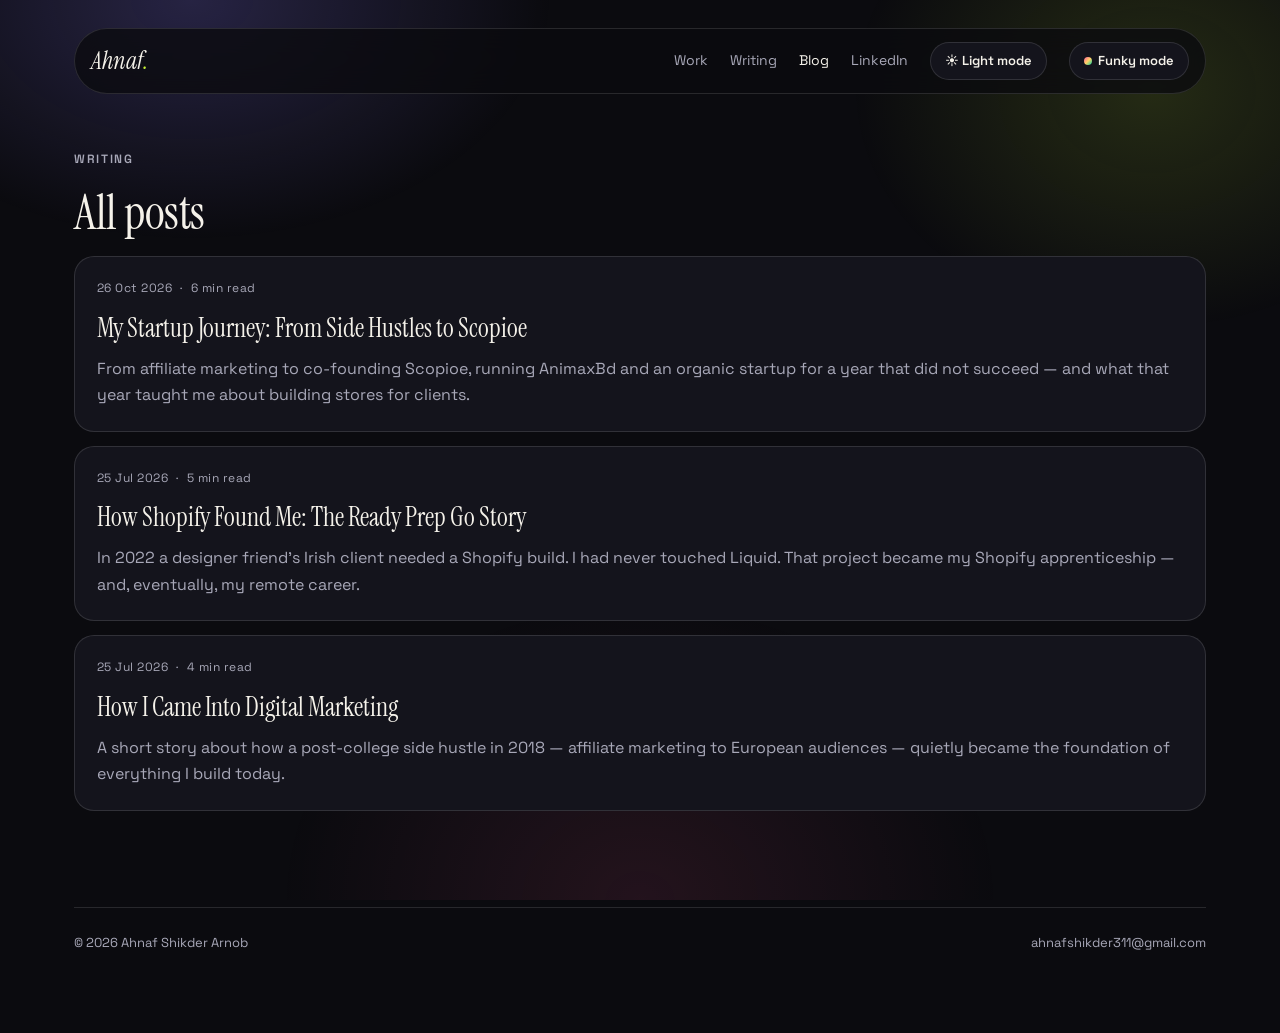
==== blog.html @ 49547af1 "first commit" ====
<!doctype html>
<html lang="en" data-theme="dark">
<head>
<meta charset="utf-8" />
<meta name="viewport" content="width=device-width, initial-scale=1" />
<title>Writing — Ahnaf Shikder Arnob</title>
<meta name="description" content="Notes on Shopify, front-end development, and how a marketing background became a builder's career." />
<link rel="preconnect" href="https://fonts.googleapis.com" />
<link rel="preconnect" href="https://fonts.gstatic.com" crossorigin />
<link href="https://fonts.googleapis.com/css2?family=Instrument+Serif&family=Inter:wght@400;500;600;700&family=Bungee&family=Space+Grotesk:wght@400;600;700&family=VT323&display=swap" rel="stylesheet" />
<link rel="stylesheet" href="styles.css" />
</head>
<body>
<div class="ambient" aria-hidden="true"></div>
<div class="progress" id="progress" aria-hidden="true"></div>
<main class="page">
  <header class="site-header">
    <a href="./" class="brand">Ahnaf<span class="brand-dot">.</span></a>
    <nav aria-label="Primary">
      <a href="index.html#work">Work</a>
      <a href="index.html#writing">Writing</a>
      <a href="blog.html" class="nav-active">Blog</a>
      <a href="https://www.linkedin.com/in/ahnaf-shikder-arnob-941624238/" target="_blank" rel="noreferrer">LinkedIn</a>
      <button type="button" class="theme-btn" id="theme-btn">☀️ Light mode</button>
      <span data-funky-mount></span>
    </nav>
  </header>
  <section class="section" style="padding-top:56px">
    <p class="eyebrow">Writing</p>
    <h1 class="section-title">All posts</h1>
    <ul class="post-list">
      <li><a class="post-link" href="post-my-startup-journey.html"><div class="post-meta"><time datetime="2026-10-26">26 Oct 2026</time><span>·</span><span>6 min read</span></div><h3>My Startup Journey: From Side Hustles to Scopioe</h3><p>From affiliate marketing to co-founding Scopioe, running AnimaxBd and an organic startup for a year that did not succeed — and what that year taught me about building stores for clients.</p></a></li>
      <li><a class="post-link" href="post-how-shopify-found-me.html"><div class="post-meta"><time datetime="2026-07-25">25 Jul 2026</time><span>·</span><span>5 min read</span></div><h3>How Shopify Found Me: The Ready Prep Go Story</h3><p>In 2022 a designer friend's Irish client needed a Shopify build. I had never touched Liquid. That project became my Shopify apprenticeship — and, eventually, my remote career.</p></a></li>
      <li><a class="post-link" href="post-how-i-came-into-digital-marketing.html"><div class="post-meta"><time datetime="2026-07-25">25 Jul 2026</time><span>·</span><span>4 min read</span></div><h3>How I Came Into Digital Marketing</h3><p>A short story about how a post-college side hustle in 2018 — affiliate marketing to European audiences — quietly became the foundation of everything I build today.</p></a></li>
    </ul>
  </section>
  <footer class="site-footer"><span>© <span id="year"></span> Ahnaf Shikder Arnob</span><span><a href="mailto:ahnafshikder311@gmail.com">ahnafshikder311@gmail.com</a></span></footer>
</main>
<div class="toast" id="toast" role="status"></div>
<button type="button" class="backtop" id="backtop" aria-label="Back to top">↑</button>
<script src="script.js"></script>
</body>
</html>
---- styles.css ----
/* Ahnaf Shikder Arnob — Portfolio 2027
   Dark-first, bento, glass, big type. Light + Funky modes kept.
   No build step. Open index.html and it works. */
:root{
  --bg:#0b0b0f; --surface:#14141c; --surface2:#1c1c28; --ink:#f5f2ea; --muted:#a8a8b8;
  --rule:rgba(255,255,255,.12); --accent:#c6f135; --accent2:#8b7cff; --pink:#ff5b9a;
  --serif:'Instrument Serif',Georgia,serif; --sans:'Space Grotesk','Inter',system-ui,sans-serif;
  --radius:20px; --shadow:0 24px 60px -24px rgba(0,0,0,.7);
}
html[data-theme="light"]{
  --bg:#fafaf8; --surface:#ffffff; --surface2:#f1efe9; --ink:#0a0a0a; --muted:#6b6b6b;
  --rule:#e6e4de; --accent:#2563eb; --accent2:#7c3aed; --shadow:0 24px 60px -30px rgba(0,0,0,.25);
}
*{box-sizing:border-box}
html{scroll-behavior:smooth}
html,body{background:var(--bg);color:var(--ink);margin:0;overflow-x:hidden}
body{font-family:var(--sans);font-size:16px;line-height:1.65;-webkit-font-smoothing:antialiased;transition:background .3s,color .3s}
a{color:inherit;text-decoration:none}
img{max-width:100%}
::selection{background:var(--accent);color:#0b0b0f}
.page{max-width:1180px;margin:0 auto;padding:28px 24px 80px;position:relative;z-index:1}

/* Ambient glow + cursor glow */
.ambient{position:fixed;inset:0;z-index:0;pointer-events:none;background:
  radial-gradient(600px 400px at 15% 0%,rgba(139,124,255,.22),transparent 60%),
  radial-gradient(500px 400px at 90% 10%,rgba(198,241,53,.14),transparent 60%),
  radial-gradient(600px 500px at 50% 100%,rgba(255,91,154,.10),transparent 60%)}
.cursor-glow{position:fixed;width:420px;height:420px;border-radius:50%;pointer-events:none;z-index:0;
  background:radial-gradient(circle,rgba(198,241,53,.12),transparent 65%);transform:translate(-50%,-50%);opacity:0;transition:opacity .3s}
@media(pointer:fine){.cursor-glow{opacity:1}}
.progress{position:fixed;top:0;left:0;height:3px;background:linear-gradient(90deg,var(--accent),var(--accent2));width:0;z-index:100}

/* Header */
.site-header{position:sticky;top:14px;z-index:50;display:flex;align-items:center;justify-content:space-between;gap:16px;
  padding:12px 16px;border:1px solid var(--rule);border-radius:999px;background:color-mix(in srgb,var(--bg) 78%,transparent);backdrop-filter:blur(14px)}
.brand{font-family:var(--serif);font-style:italic;font-size:24px}
.brand-dot{color:var(--accent)}
.site-header nav{display:flex;gap:22px;align-items:center;font-size:14px;color:var(--muted);flex-wrap:wrap}
.site-header nav a:hover,.site-header nav a.nav-active{color:var(--ink)}
.theme-btn,.funky-btn{font:inherit;font-size:13px;font-weight:600;padding:7px 14px;border-radius:999px;border:1px solid var(--rule);background:var(--surface);color:var(--ink);cursor:pointer}
.theme-btn:hover,.funky-btn:hover{border-color:var(--accent)}
.funky-btn-dot{display:inline-block;width:8px;height:8px;border-radius:50%;background:linear-gradient(135deg,#ff5b9a,#ffd166,#06d6a0);margin-right:6px}

/* Hero */
.hero{padding:72px 0 32px}
.hero-grid{display:grid;grid-template-columns:1.25fr .75fr;gap:48px;align-items:center}
.eyebrow{text-transform:uppercase;letter-spacing:.14em;font-size:12px;color:var(--muted);font-weight:600;margin:0 0 18px}
.hero-name{font-family:var(--serif);font-weight:400;font-size:clamp(52px,8vw,96px);line-height:.95;letter-spacing:-.02em;margin:0 0 24px}
.hero-name em{font-style:italic;color:var(--accent)}
.lede{font-size:18px;line-height:1.7;margin:0 0 18px;color:var(--ink);opacity:.92}
.lede a{color:var(--accent);border-bottom:1px solid color-mix(in srgb,var(--accent) 40%,transparent)}
.hero-cta{display:flex;gap:12px;margin-top:28px;flex-wrap:wrap}
.btn{display:inline-flex;align-items:center;gap:8px;padding:13px 22px;border-radius:999px;font-size:14px;font-weight:600;border:1px solid transparent;cursor:pointer;transition:transform .2s,box-shadow .2s}
.btn-primary{background:var(--accent);color:#0b0b0f}
.btn-primary:hover{transform:translateY(-2px);box-shadow:0 16px 30px -16px rgba(198,241,53,.6)}
html[data-theme="light"] .btn-primary{background:#0a0a0a;color:#fafaf8}
.btn-ghost{border-color:var(--rule);color:var(--ink);background:var(--surface)}
.btn-ghost:hover{border-color:var(--ink)}
.hero-portrait{display:flex;flex-direction:column;align-items:center;gap:16px}
.portrait-frame{position:relative;width:100%;max-width:340px;aspect-ratio:4/4.8;border-radius:24px;overflow:hidden;border:1px solid var(--rule);box-shadow:var(--shadow);transform:rotate(1.5deg);transition:transform .4s}
.portrait-frame:hover{transform:rotate(0) scale(1.02)}
.portrait-frame img{width:100%;height:100%;object-fit:cover;position:absolute;inset:0}
.portrait-funky{display:none}
html.funky .portrait-quiet{display:none}
html.funky .portrait-funky{display:block}
.portrait-badge{display:inline-flex;align-items:center;gap:8px;font-size:13px;color:var(--muted);background:var(--surface);padding:8px 14px;border-radius:999px;border:1px solid var(--rule)}
.portrait-badge .dot{width:8px;height:8px;border-radius:50%;background:#10b981;animation:pulse 2s infinite}
@keyframes pulse{0%{box-shadow:0 0 0 0 rgba(16,185,129,.5)}70%{box-shadow:0 0 0 8px rgba(16,185,129,0)}100%{box-shadow:0 0 0 0 rgba(16,185,129,0)}}
.clocks{display:flex;gap:10px;flex-wrap:wrap;margin-top:22px}
.clock{font-size:12px;color:var(--muted);border:1px solid var(--rule);border-radius:999px;padding:6px 12px;background:var(--surface)}
.clock b{color:var(--ink)}

/* Stats bento */
.stats{list-style:none;padding:0;margin:48px 0 0;display:grid;grid-template-columns:repeat(4,1fr);gap:14px}
.stats li{padding:22px;border:1px solid var(--rule);border-radius:var(--radius);background:var(--surface)}
.stats li:nth-child(2){background:linear-gradient(135deg,var(--accent2),#5b4bd6);color:#fff}
.stats li:nth-child(2) .stat-v{color:rgba(255,255,255,.85)}
.stat-k{font-family:var(--serif);font-size:36px;line-height:1}
.stat-v{font-size:12px;color:var(--muted);letter-spacing:.05em;text-transform:uppercase;display:block;margin-top:8px}

/* Marquee */
.marquee{margin:48px -24px;overflow:hidden;-webkit-mask-image:linear-gradient(90deg,transparent,#000 10%,#000 90%,transparent);mask-image:linear-gradient(90deg,transparent,#000 10%,#000 90%,transparent)}
.marquee-track{display:flex;gap:10px;width:max-content;animation:scroll 38s linear infinite}
.marquee:hover .marquee-track{animation-play-state:paused}
.chip{white-space:nowrap;padding:8px 16px;border:1px solid var(--rule);border-radius:999px;font-size:13px;color:var(--muted);background:var(--surface);cursor:pointer}
.chip:hover{color:var(--ink);border-color:var(--accent)}
@keyframes scroll{from{transform:translateX(0)}to{transform:translateX(-50%)}}

/* Reveal */
.reveal{opacity:0;transform:translateY(22px);transition:opacity .7s ease,transform .7s ease}
.reveal.in{opacity:1;transform:none}
@media(prefers-reduced-motion:reduce){.reveal{opacity:1;transform:none;transition:none}.marquee-track{animation:none}html{scroll-behavior:auto}}

/* Sections */
.section{padding:72px 0 16px}
.section-title{font-family:var(--serif);font-weight:400;font-size:clamp(32px,4.5vw,48px);line-height:1.1;margin:0 0 16px;letter-spacing:-.01em}
.section-lede{color:var(--muted);font-size:16px;margin:0 0 28px;max-width:680px}
.list{list-style:none;padding:0;margin:0;display:grid;grid-template-columns:1fr 1fr;gap:14px}
.list li{padding:22px;border:1px solid var(--rule);border-radius:var(--radius);background:var(--surface)}
.list li strong{display:block;margin-bottom:6px}
.jobs{list-style:none;padding:0;margin:0;display:grid;gap:14px}
.jobs li{padding:22px;border:1px solid var(--rule);border-radius:var(--radius);background:var(--surface)}
.job-head{display:flex;justify-content:space-between;gap:12px;flex-wrap:wrap}
.job-name{font-weight:700;font-size:17px}
.job-meta{font-size:13px;color:var(--muted)}
.job-role{font-size:14px;color:var(--muted);margin:4px 0 10px}
.jobs p{margin:0}

/* Projects */
.filters{display:flex;gap:10px;flex-wrap:wrap;align-items:center;margin-bottom:24px}
.filter-btn{font:inherit;font-size:13px;font-weight:600;padding:8px 16px;border-radius:999px;border:1px solid var(--rule);background:var(--surface);color:var(--ink);cursor:pointer}
.filter-btn.active{background:var(--accent);color:#0b0b0f;border-color:var(--accent)}
.search{margin-left:auto;padding:10px 16px;border-radius:999px;border:1px solid var(--rule);background:var(--surface);color:var(--ink);min-width:220px;font:inherit;font-size:14px}
.projects{list-style:none;padding:0;margin:0;display:grid;grid-template-columns:1fr 1fr;gap:20px}
.project{border:1px solid var(--rule);border-radius:var(--radius);background:var(--surface);overflow:hidden;display:flex;flex-direction:column;transition:transform .25s,border-color .25s}
.project:hover{transform:translateY(-4px);border-color:var(--accent)}
.project-banner{position:relative;display:block;overflow:hidden;aspect-ratio:16/9;background:#222}
.project-banner img{width:100%;height:100%;object-fit:cover;transition:transform .5s}
.project:hover .project-banner img{transform:scale(1.04)}
.project-visit{position:absolute;left:12px;bottom:12px;background:var(--ink);color:var(--bg);padding:6px 12px;border-radius:999px;font-size:12px;font-weight:600;opacity:0;transform:translateY(4px);transition:all .25s}
.project:hover .project-visit{opacity:1;transform:translateY(0)}
.project-body{padding:20px}
.project-head{display:flex;align-items:baseline;gap:10px;flex-wrap:wrap;margin-bottom:6px}
.project-n{font-family:var(--serif);font-style:italic;color:var(--muted)}
.project-head h3{margin:0;font-size:19px}
.project-kind{margin-left:auto;font-size:11px;letter-spacing:.12em;text-transform:uppercase;color:var(--muted);border:1px solid var(--rule);padding:3px 8px;border-radius:999px}
.project-body p{margin:0;color:var(--muted)}
.project-actions{padding:0 20px 20px;display:flex;gap:10px}
.mini-btn{font-size:13px;font-weight:600;padding:8px 14px;border-radius:999px;border:1px solid var(--rule);background:transparent;color:var(--ink);cursor:pointer}
.mini-btn:hover{border-color:var(--accent)}
.empty{color:var(--muted);grid-column:1/-1;text-align:center;padding:32px;border:1px dashed var(--rule);border-radius:var(--radius)}

/* Modal */
.modal{position:fixed;inset:0;z-index:200;background:rgba(0,0,0,.7);backdrop-filter:blur(6px);display:none;align-items:center;justify-content:center;padding:20px}
.modal.open{display:flex}
.modal-box{max-width:720px;width:100%;background:var(--surface);border:1px solid var(--rule);border-radius:24px;overflow:hidden;box-shadow:var(--shadow)}
.modal-box img{width:100%;aspect-ratio:16/9;object-fit:cover;display:block}
.modal-body{padding:24px}
.modal-body h3{margin:0 0 8px;font-size:26px;font-family:var(--serif);font-weight:400}
.modal-body p{color:var(--muted)}
.modal-close{float:right;font-size:22px;background:none;border:1px solid var(--rule);color:var(--ink);border-radius:50%;width:38px;height:38px;cursor:pointer}

/* Early, posts, FAQ, contact */
.early-list{list-style:none;padding:0;margin:0;display:flex;flex-wrap:wrap;gap:10px}
.early-list a{color:var(--ink);font-size:14px;border:1px solid var(--rule);border-radius:999px;padding:8px 14px;background:var(--surface)}
.early-list a:hover{border-color:var(--accent)}
.post-list{list-style:none;padding:0;margin:0;display:grid;gap:14px}
.post-link{display:block;padding:22px;border:1px solid var(--rule);border-radius:var(--radius);background:var(--surface)}
.post-link:hover{border-color:var(--accent)}
.post-meta{font-size:12px;color:var(--muted);display:flex;gap:8px;letter-spacing:.04em}
.post-link h3{font-family:var(--serif);font-weight:400;font-size:26px;margin:8px 0 6px}
.post-link p{margin:0;color:var(--muted)}
.more{margin-top:24px}
.more a{color:var(--accent);font-weight:600}
.faq{display:grid;gap:12px}
.faq-item{border:1px solid var(--rule);border-radius:var(--radius);background:var(--surface);overflow:hidden}
.faq-item button{width:100%;text-align:left;font:inherit;font-weight:600;font-size:16px;padding:18px 20px;background:none;border:0;color:var(--ink);cursor:pointer;display:flex;justify-content:space-between;gap:12px}
.faq-item dd{margin:0;padding:0 20px 18px;color:var(--muted);display:none}
.faq-item.open dd{display:block}
.contact-list{list-style:none;padding:0;margin:0;display:grid;gap:12px}
.contact-list li{display:flex;gap:20px;align-items:center;padding:16px 0;border-top:1px solid var(--rule);flex-wrap:wrap}
.contact-list li:first-child{border-top:0}
.contact-key{min-width:90px;font-size:12px;letter-spacing:.12em;text-transform:uppercase;color:var(--muted)}
.contact-list a{border-bottom:1px solid var(--rule)}
.contact-list a:hover{border-bottom-color:var(--accent)}
.copy-btn{font-size:12px;padding:6px 12px;border-radius:999px;border:1px solid var(--rule);background:var(--surface);color:var(--ink);cursor:pointer}
.quote{margin:56px 0;padding:36px;border:1px solid var(--rule);border-radius:24px;background:var(--surface);text-align:center}
.quote blockquote{font-family:var(--serif);font-style:italic;font-size:clamp(22px,3.4vw,30px);line-height:1.35;margin:0 0 12px}
.quote figcaption{font-size:13px;color:var(--muted)}
.quote-funky{display:none}
html.funky .quote-quiet{display:none}
html.funky .quote-funky{display:block}
.site-footer{margin-top:80px;padding-top:24px;border-top:1px solid var(--rule);display:flex;justify-content:space-between;gap:12px;flex-wrap:wrap;font-size:13px;color:var(--muted)}
.toast{position:fixed;bottom:24px;left:50%;transform:translateX(-50%) translateY(20px);background:var(--ink);color:var(--bg);padding:12px 20px;border-radius:999px;font-size:14px;font-weight:600;opacity:0;pointer-events:none;transition:all .3s;z-index:300}
.toast.show{opacity:1;transform:translateX(-50%) translateY(0)}
.backtop{position:fixed;right:20px;bottom:20px;width:48px;height:48px;border-radius:50%;border:1px solid var(--rule);background:var(--surface);color:var(--ink);font-size:20px;cursor:pointer;z-index:100;display:none}
.backtop.show{display:block}

/* Article */
.article{max-width:760px;margin:0 auto}
.article-title{font-family:var(--serif);font-weight:400;font-size:clamp(36px,5vw,56px);line-height:1.05;margin:12px 0 20px}
.article-desc{color:var(--muted);font-size:19px;margin:0 0 20px}
.article-body h2{font-family:var(--serif);font-weight:400;font-size:28px;margin:40px 0 12px}
.article-body p{font-size:17px;line-height:1.75;margin:0 0 18px}
.article-body blockquote{font-family:var(--serif);font-style:italic;font-size:23px;line-height:1.4;margin:32px 0;padding-left:20px;border-left:3px solid var(--accent)}
.article-body a{color:var(--accent);border-bottom:1px solid color-mix(in srgb,var(--accent) 40%,transparent)}
.tags{display:flex;flex-wrap:wrap;gap:6px;margin-top:16px}
.tag{font-size:11px;letter-spacing:.12em;text-transform:uppercase;color:var(--muted);border:1px solid var(--rule);padding:3px 8px;border-radius:999px}

@media(max-width:820px){
  .hero-grid{grid-template-columns:1fr;gap:28px}
  .stats{grid-template-columns:repeat(2,1fr)}
  .projects,.list{grid-template-columns:1fr}
  .site-header{border-radius:24px;flex-wrap:wrap}
  .site-header nav{gap:14px}
  .search{margin-left:0;width:100%}
  .portrait-frame{max-width:240px}
}

/* Funky mode — kept from your original, adapted to the new theme */
html.funky{--bg:#f4ead5;--surface:#fff8e7;--ink:#1a1a2e;--muted:#6b4f3b;--rule:#d4b483;--accent:#ff2e93;--accent2:#06d6a0}
html.funky .brand{font-family:'Bungee',serif;font-style:normal;font-size:20px;text-transform:uppercase;background:linear-gradient(90deg,#ff2e93,#ffd166,#06d6a0);-webkit-background-clip:text;background-clip:text;-webkit-text-fill-color:transparent}
html.funky .hero-name{font-family:'Bungee',serif;text-transform:uppercase;line-height:.95;text-shadow:4px 4px 0 #ff2e93,8px 8px 0 #ffd166}
html.funky .btn-primary{background:#ff2e93;color:#fff;border:2px solid #1a1a2e;box-shadow:4px 4px 0 #1a1a2e}
html.funky .portrait-frame{border:3px solid #1a1a2e;border-radius:0;box-shadow:8px 8px 0 #ff2e93,16px 16px 0 #ffd166}
@keyframes funky-yoyo{0%,100%{transform:translateY(0)}25%{transform:translateY(-8px) rotate(-2deg)}75%{transform:translateY(6px) rotate(2deg)}}
html.funky .funky-yoyo{animation:funky-yoyo 2.2s ease-in-out infinite}
@keyframes funky-sprinkle{0%{transform:translate(-50%,-50%) rotate(0) scale(1);opacity:1}100%{transform:translate(calc(-50% + var(--dx)),calc(-50% + var(--dy))) rotate(var(--rot)) scale(.6);opacity:0}}
.funky-sprinkle{position:fixed;pointer-events:none;font-size:22px;z-index:9999;animation:funky-sprinkle 1s cubic-bezier(.2,.7,.4,1) forwards}
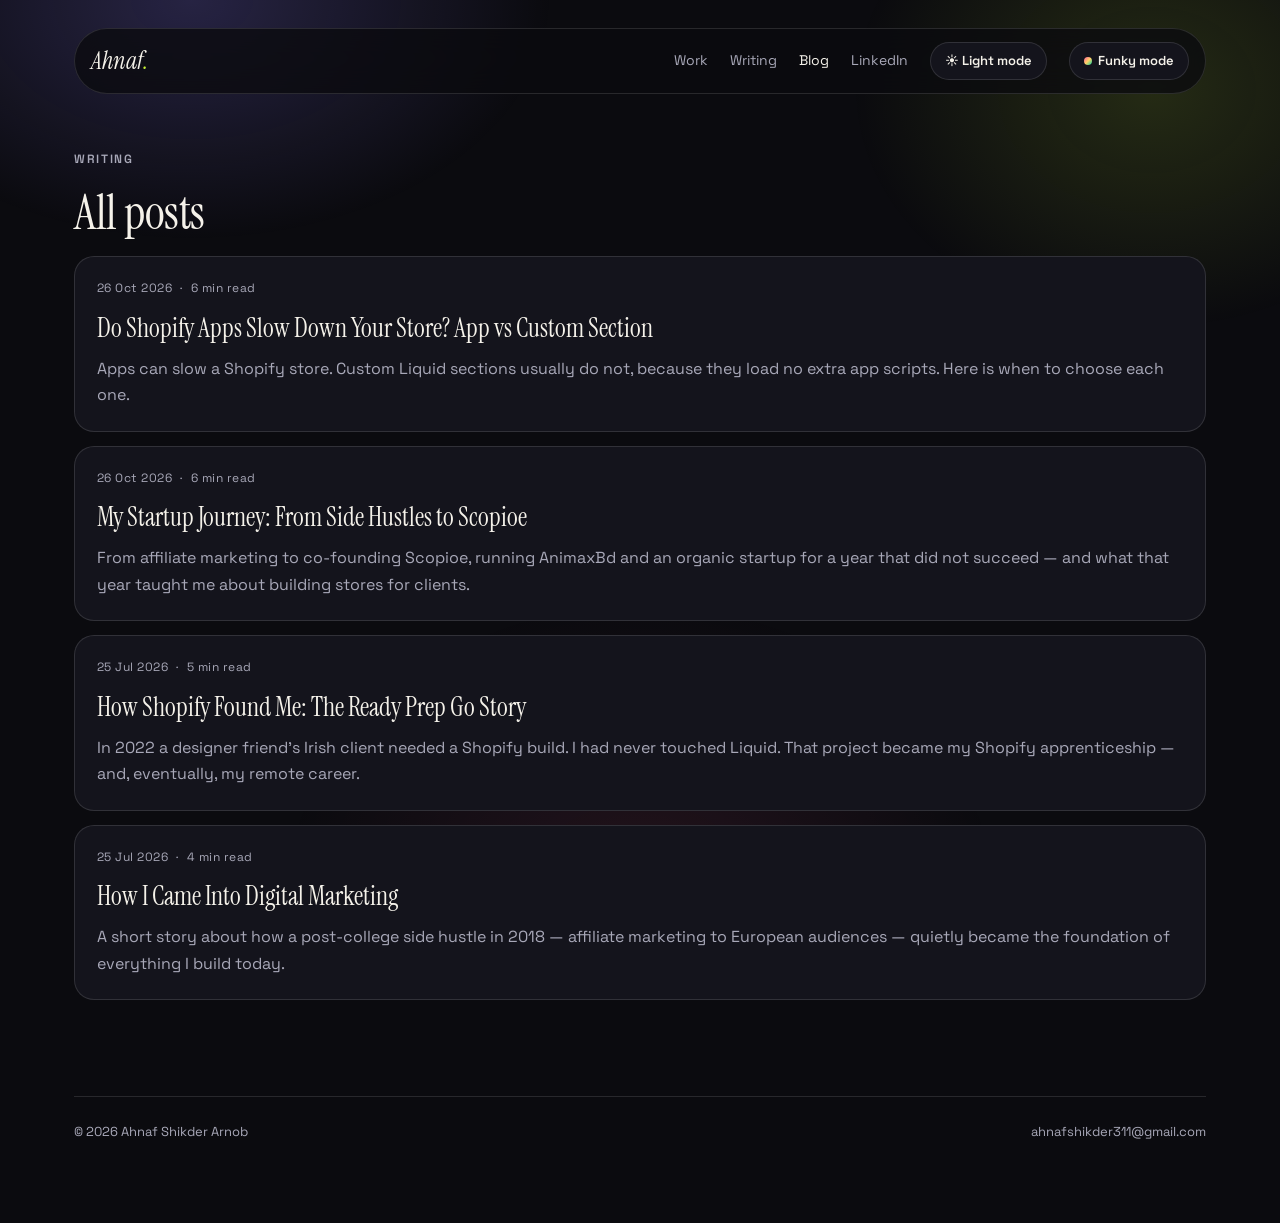
==== commit 3ce2deaa: "Publish approved post: Do Shopify apps slow down your store? App vs custom section (plus theme-aware" ====
--- a/blog.html
+++ b/blog.html
@@ -29,6 +29,7 @@
     <p class="eyebrow">Writing</p>
     <h1 class="section-title">All posts</h1>
     <ul class="post-list">
+      <li><a class="post-link" href="post-shopify-app-vs-custom-section-speed.html"><div class="post-meta"><time datetime="2026-10-26">26 Oct 2026</time><span>·</span><span>6 min read</span></div><h3>Do Shopify Apps Slow Down Your Store? App vs Custom Section</h3><p>Apps can slow a Shopify store. Custom Liquid sections usually do not, because they load no extra app scripts. Here is when to choose each one.</p></a></li>
       <li><a class="post-link" href="post-my-startup-journey.html"><div class="post-meta"><time datetime="2026-10-26">26 Oct 2026</time><span>·</span><span>6 min read</span></div><h3>My Startup Journey: From Side Hustles to Scopioe</h3><p>From affiliate marketing to co-founding Scopioe, running AnimaxBd and an organic startup for a year that did not succeed — and what that year taught me about building stores for clients.</p></a></li>
       <li><a class="post-link" href="post-how-shopify-found-me.html"><div class="post-meta"><time datetime="2026-07-25">25 Jul 2026</time><span>·</span><span>5 min read</span></div><h3>How Shopify Found Me: The Ready Prep Go Story</h3><p>In 2022 a designer friend's Irish client needed a Shopify build. I had never touched Liquid. That project became my Shopify apprenticeship — and, eventually, my remote career.</p></a></li>
       <li><a class="post-link" href="post-how-i-came-into-digital-marketing.html"><div class="post-meta"><time datetime="2026-07-25">25 Jul 2026</time><span>·</span><span>4 min read</span></div><h3>How I Came Into Digital Marketing</h3><p>A short story about how a post-college side hustle in 2018 — affiliate marketing to European audiences — quietly became the foundation of everything I build today.</p></a></li>
--- a/styles.css
+++ b/styles.css
@@ -184,6 +184,12 @@
 .article-body p{font-size:17px;line-height:1.75;margin:0 0 18px}
 .article-body blockquote{font-family:var(--serif);font-style:italic;font-size:23px;line-height:1.4;margin:32px 0;padding-left:20px;border-left:3px solid var(--accent)}
 .article-body a{color:var(--accent);border-bottom:1px solid color-mix(in srgb,var(--accent) 40%,transparent)}
+.article-thumb{width:100%;display:block;border-radius:16px;margin:20px 0 0}
+.article-body ul,.article-body ol{margin:0 0 18px;padding-left:22px;font-size:17px;line-height:1.75}
+.article-body li{margin-bottom:8px}
+.article-body table{width:100%;border-collapse:collapse;margin:0 0 24px;font-size:15px;line-height:1.5}
+.article-body th,.article-body td{padding:10px 12px;border:1px solid var(--rule);text-align:left;vertical-align:top}
+.article-body th{background:var(--surface);font-weight:600}
 .tags{display:flex;flex-wrap:wrap;gap:6px;margin-top:16px}
 .tag{font-size:11px;letter-spacing:.12em;text-transform:uppercase;color:var(--muted);border:1px solid var(--rule);padding:3px 8px;border-radius:999px}
 
